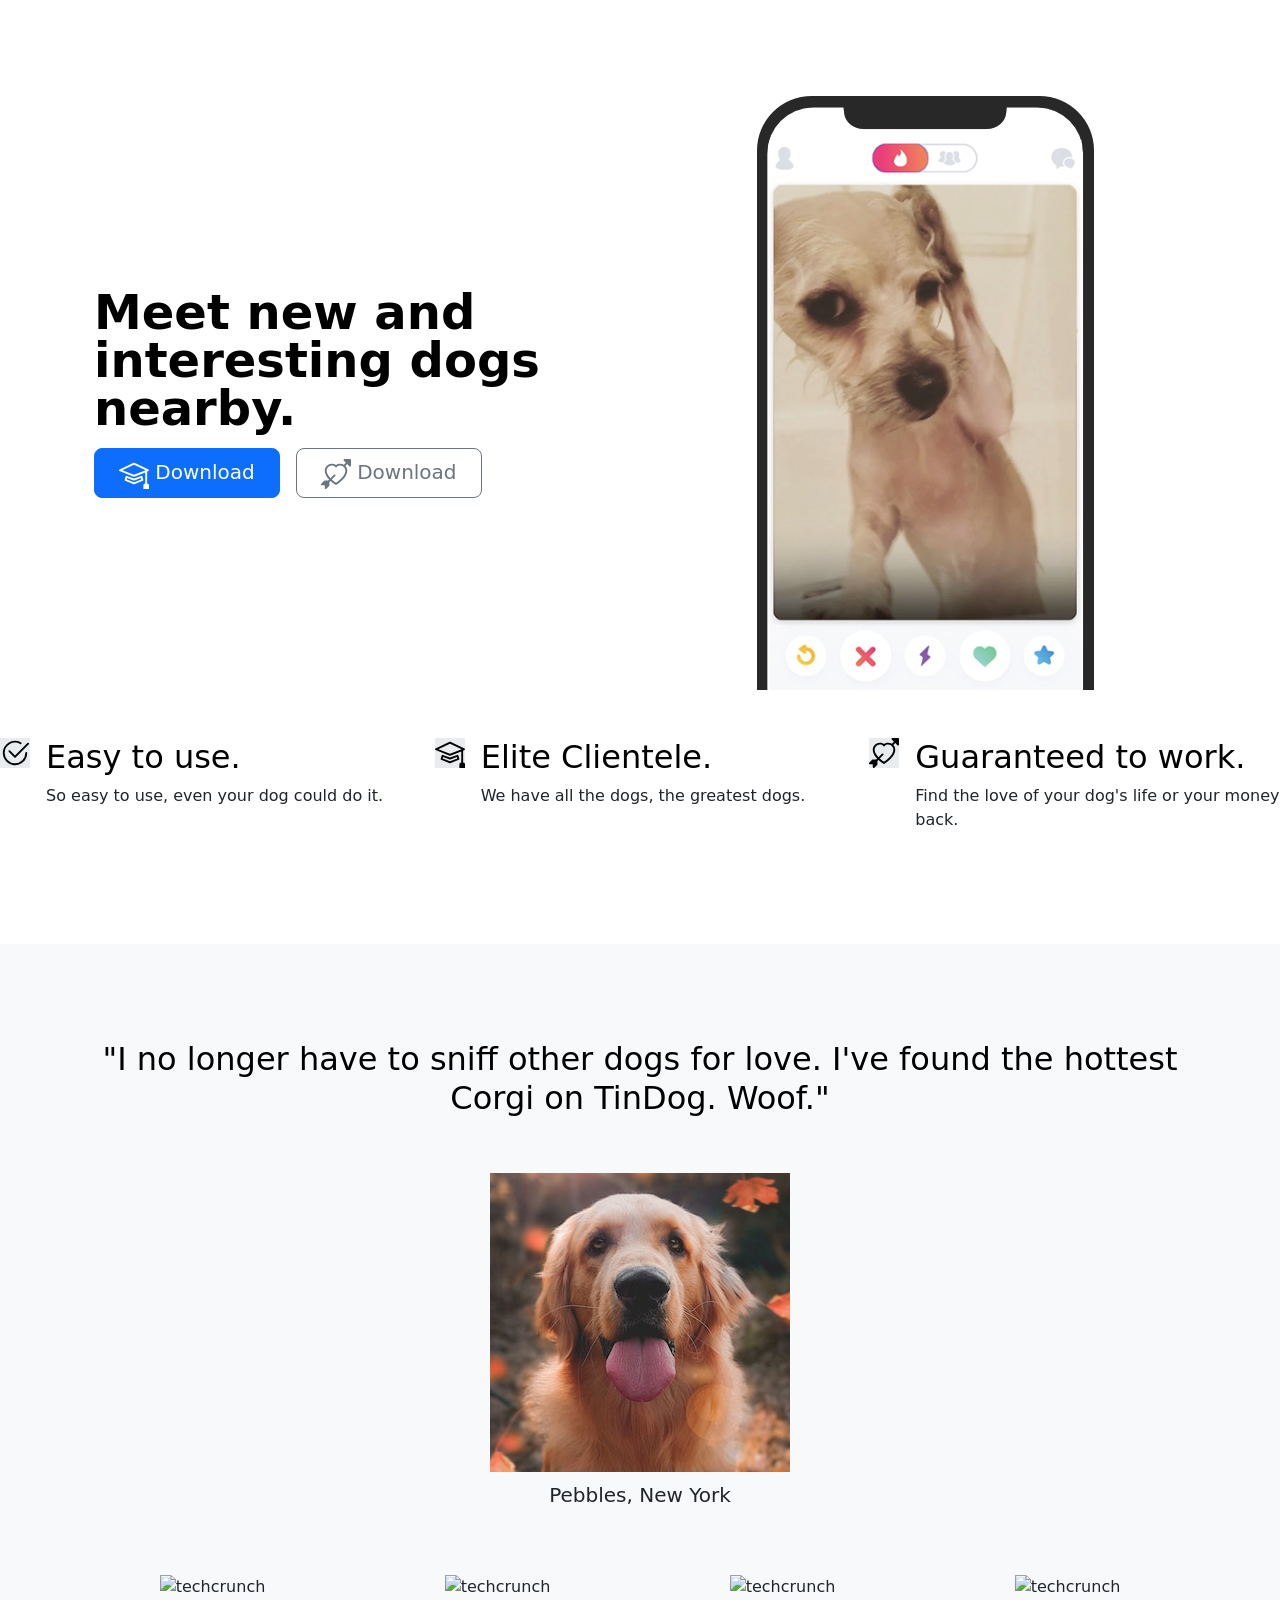
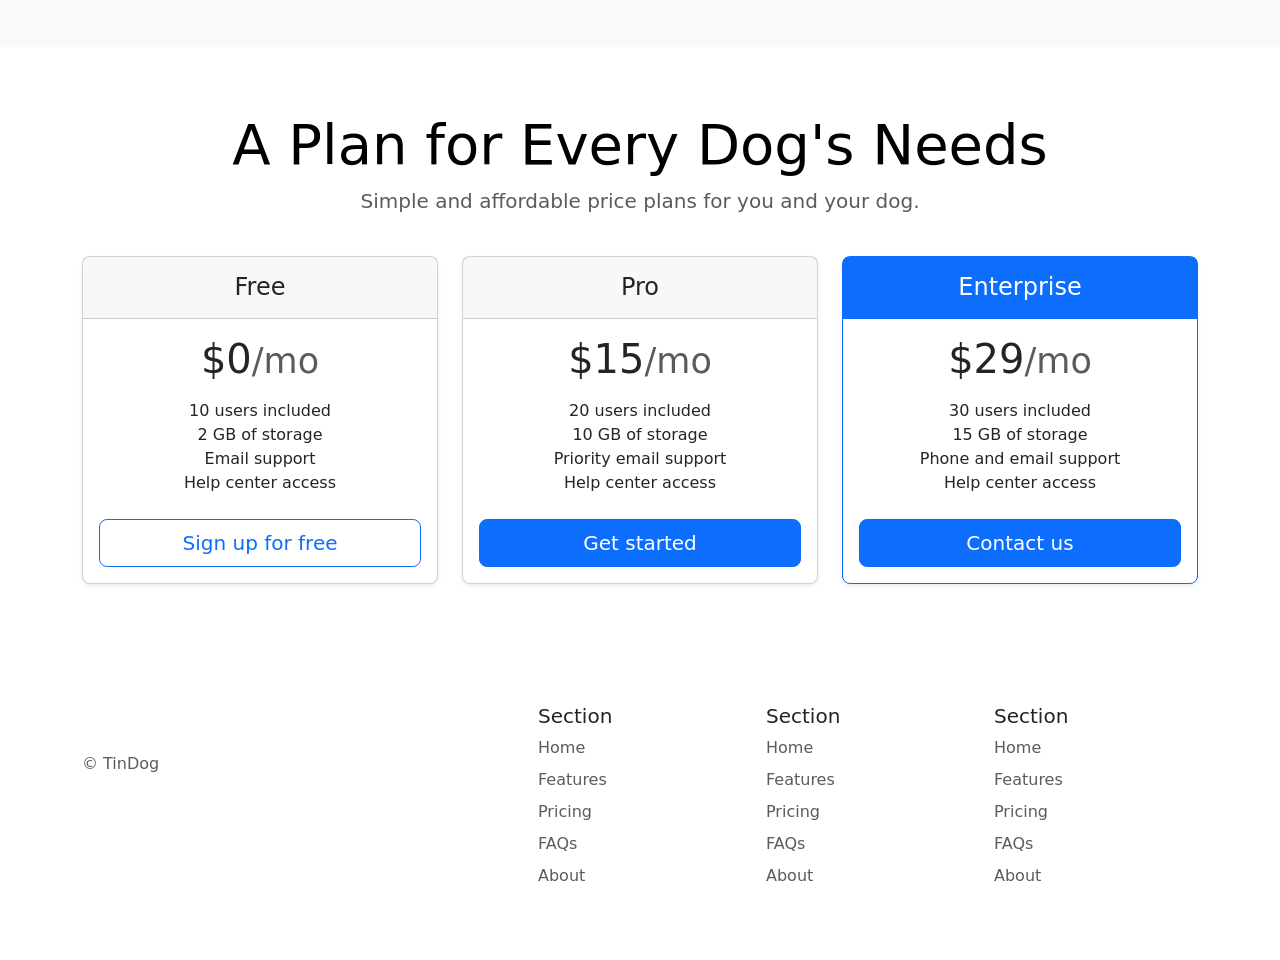
==== index.html @ 90158c2b "Add files via upload" ====
<!DOCTYPE html>
<html lang="en">
  <head>
    <meta charset="UTF-8" />
    <meta name="viewport" content="width=device-width, initial-scale=1.0" />
    <title>Document</title>
    <link
      href="https://cdn.jsdelivr.net/npm/bootstrap@5.3.7/dist/css/bootstrap.min.css"
      rel="stylesheet"
      integrity="sha384-LN+7fdVzj6u52u30Kp6M/trliBMCMKTyK833zpbD+pXdCLuTusPj697FH4R/5mcr"
      crossorigin="anonymous"
    />
    <link rel="stylesheet" href="./style.CSS" />
  </head>
  <body>
    <section class="gradient-background">
      <div class="container col-xxl-8 px-4 pt-5">
        <div class="row flex-lg-row-reverse align-items-center g-5 pt-5">
          <div class="col-10 col-sm-8 col-lg-6">
            <img
              src="./Images/iphone.png"
              class="d-block mx-lg-auto img-fluid"
              alt="Bootstrap Themes"
              height="400"
              loading="lazy"
            />
          </div>
          <div class="col-lg-6">
            <h1 class="display-5 fw-bold text-body-emphasis lh-1 mb-3">
              Meet new and interesting dogs nearby.
            </h1>
            <div class="d-grid gap-2 d-md-flex justify-content-md-start">
              <button type="button" class="btn btn-primary btn-lg px-4 me-md-2">
                <svg
                  xmlns="http://www.w3.org/2000/svg"
                  height="30"
                  fill="currentColor"
                  class="bi bi-mortarboard"
                  viewBox="0 0 16 16"
                >
                  <path
                    d="M8.211 2.047a.5.5 0 0 0-.422 0l-7.5 3.5a.5.5 0 0 0 .025.917l7.5 3a.5.5 0 0 0 .372 0L14 7.14V13a1 1 0 0 0-1 1v2h3v-2a1 1 0 0 0-1-1V6.739l.686-.275a.5.5 0 0 0 .025-.917l-7.5-3.5ZM8 8.46 1.758 5.965 8 3.052l6.242 2.913L8 8.46Z"
                  />
                  <path
                    d="M4.176 9.032a.5.5 0 0 0-.656.327l-.5 1.7a.5.5 0 0 0 .294.605l4.5 1.8a.5.5 0 0 0 .372 0l4.5-1.8a.5.5 0 0 0 .294-.605l-.5-1.7a.5.5 0 0 0-.656-.327L8 10.466 4.176 9.032Zm-.068 1.873.22-.748 3.496 1.311a.5.5 0 0 0 .352 0l3.496-1.311.22.748L8 12.46l-3.892-1.556Z"
                  />
                </svg>
                Download
              </button>
              <button
                type="button"
                class="btn btn-outline-secondary btn-lg px-4"
              >
                <svg
                  xmlns="http://www.w3.org/2000/svg"
                  height="30"
                  fill="currentColor"
                  class="bi bi-arrow-through-heart"
                  viewBox="0 0 16 16"
                >
                  <path
                    fill-rule="evenodd"
                    d="M2.854 15.854A.5.5 0 0 1 2 15.5V14H.5a.5.5 0 0 1-.354-.854l1.5-1.5A.5.5 0 0 1 2 11.5h1.793l.53-.53c-.771-.802-1.328-1.58-1.704-2.32-.798-1.575-.775-2.996-.213-4.092C3.426 2.565 6.18 1.809 8 3.233c1.25-.98 2.944-.928 4.212-.152L13.292 2 12.147.854A.5.5 0 0 1 12.5 0h3a.5.5 0 0 1 .5.5v3a.5.5 0 0 1-.854.354L14 2.707l-1.006 1.006c.236.248.44.531.6.845.562 1.096.585 2.517-.213 4.092-.793 1.563-2.395 3.288-5.105 5.08L8 13.912l-.276-.182a21.86 21.86 0 0 1-2.685-2.062l-.539.54V14a.5.5 0 0 1-.146.354l-1.5 1.5Zm2.893-4.894A20.419 20.419 0 0 0 8 12.71c2.456-1.666 3.827-3.207 4.489-4.512.679-1.34.607-2.42.215-3.185-.817-1.595-3.087-2.054-4.346-.761L8 4.62l-.358-.368c-1.259-1.293-3.53-.834-4.346.761-.392.766-.464 1.845.215 3.185.323.636.815 1.33 1.519 2.065l1.866-1.867a.5.5 0 1 1 .708.708L5.747 10.96Z"
                  />
                </svg>
                Download
              </button>
            </div>
          </div>
        </div>
      </div>
    </section>

    <!-- H -->
    <section id="features">
      <div class="Container" mt-5>
        <div class="row g-4 py-5 row-cols-1 row-cols-lg-3">
          <div class="col d-flex align-items-start">
            <div
              class="icon-square text-body-emphasis bg-body-secondary d-inline-flex align-items-center justify-content-center fs-4 flex-shrink-0 me-3"
            >
              <svg
                xmlns="http://www.w3.org/2000/svg"
                height="30"
                fill="currentColor"
                class="bi bi-check2-circle"
                viewBox="0 0 16 16"
              >
                <path
                  d="M2.5 8a5.5 5.5 0 0 1 8.25-4.764.5.5 0 0 0 .5-.866A6.5 6.5 0 1 0 14.5 8a.5.5 0 0 0-1 0 5.5 5.5 0 1 1-11 0z"
                />
                <path
                  d="M15.354 3.354a.5.5 0 0 0-.708-.708L8 9.293 5.354 6.646a.5.5 0 1 0-.708.708l3 3a.5.5 0 0 0 .708 0l7-7z"
                />
              </svg>
            </div>
            <div>
              <h3 class="fs-2 text-body-emphasis">Easy to use.</h3>
              <p>So easy to use, even your dog could do it.</p>
            </div>
          </div>
          <div class="col d-flex align-items-start">
            <div
              class="icon-square text-body-emphasis bg-body-secondary d-inline-flex align-items-center justify-content-center fs-4 flex-shrink-0 me-3"
            >
              <svg
                xmlns="http://www.w3.org/2000/svg"
                height="30"
                fill="currentColor"
                class="bi bi-mortarboard"
                viewBox="0 0 16 16"
              >
                <path
                  d="M8.211 2.047a.5.5 0 0 0-.422 0l-7.5 3.5a.5.5 0 0 0 .025.917l7.5 3a.5.5 0 0 0 .372 0L14 7.14V13a1 1 0 0 0-1 1v2h3v-2a1 1 0 0 0-1-1V6.739l.686-.275a.5.5 0 0 0 .025-.917l-7.5-3.5ZM8 8.46 1.758 5.965 8 3.052l6.242 2.913L8 8.46Z"
                />
                <path
                  d="M4.176 9.032a.5.5 0 0 0-.656.327l-.5 1.7a.5.5 0 0 0 .294.605l4.5 1.8a.5.5 0 0 0 .372 0l4.5-1.8a.5.5 0 0 0 .294-.605l-.5-1.7a.5.5 0 0 0-.656-.327L8 10.466 4.176 9.032Zm-.068 1.873.22-.748 3.496 1.311a.5.5 0 0 0 .352 0l3.496-1.311.22.748L8 12.46l-3.892-1.556Z"
                />
              </svg>
            </div>
            <div>
              <h3 class="fs-2 text-body-emphasis">Elite Clientele.</h3>
              <p>We have all the dogs, the greatest dogs.</p>
            </div>
          </div>
          <div class="col d-flex align-items-start">
            <div
              class="icon-square text-body-emphasis bg-body-secondary d-inline-flex align-items-center justify-content-center fs-4 flex-shrink-0 me-3"
            >
              <svg
                xmlns="http://www.w3.org/2000/svg"
                height="30"
                fill="currentColor"
                class="bi bi-arrow-through-heart"
                viewBox="0 0 16 16"
              >
                <path
                  fill-rule="evenodd"
                  d="M2.854 15.854A.5.5 0 0 1 2 15.5V14H.5a.5.5 0 0 1-.354-.854l1.5-1.5A.5.5 0 0 1 2 11.5h1.793l.53-.53c-.771-.802-1.328-1.58-1.704-2.32-.798-1.575-.775-2.996-.213-4.092C3.426 2.565 6.18 1.809 8 3.233c1.25-.98 2.944-.928 4.212-.152L13.292 2 12.147.854A.5.5 0 0 1 12.5 0h3a.5.5 0 0 1 .5.5v3a.5.5 0 0 1-.854.354L14 2.707l-1.006 1.006c.236.248.44.531.6.845.562 1.096.585 2.517-.213 4.092-.793 1.563-2.395 3.288-5.105 5.08L8 13.912l-.276-.182a21.86 21.86 0 0 1-2.685-2.062l-.539.54V14a.5.5 0 0 1-.146.354l-1.5 1.5Zm2.893-4.894A20.419 20.419 0 0 0 8 12.71c2.456-1.666 3.827-3.207 4.489-4.512.679-1.34.607-2.42.215-3.185-.817-1.595-3.087-2.054-4.346-.761L8 4.62l-.358-.368c-1.259-1.293-3.53-.834-4.346.761-.392.766-.464 1.845.215 3.185.323.636.815 1.33 1.519 2.065l1.866-1.867a.5.5 0 1 1 .708.708L5.747 10.96Z"
                />
              </svg>
            </div>
            <div>
              <h3 class="fs-2 text-body-emphasis">Guaranteed to work.</h3>
              <p>Find the love of your dog's life or your money back.</p>
            </div>
          </div>
        </div>
      </div>
    </section>

    <section id="Testimonial">
      <div class="my-5">
        <div class="p-5 text-center bg-body-tertiary">
          <div class="container py-5">
            <h2 class="text-body-emphasis">
              "I no longer have to sniff other dogs for love. I've found the
              hottest Corgi on TinDog. Woof."
            </h2>
            <img
              class="profile-img mt-5"
              src="./Images/dog-img.jpg"
              alt="This is a dog image"
            />
            <p class="col-lg-8 mx-auto lead mt-2">Pebbles, New York</p>
          </div>
          <div class="container">
            <div class="row">
              <div class="col-lg-3 col-sm-12">
                <img
                  src="./images/techcrunch.png"
                  alt="techcrunch"
                  height="30"
                />
              </div>
              <div class="col-lg-3 col-sm-12">
                <img src="./images/mashable.png" alt="techcrunch" height="30" />
              </div>
              <div class="col-lg-3 col-sm-12">
                <img
                  src="./images/bizinsider.png"
                  alt="techcrunch"
                  height="30"
                />
              </div>
              <div class="col-lg-3 col-sm-12">
                <img src="./images/tnw.png" alt="techcrunch" height="30" />
              </div>
            </div>
          </div>
        </div>
      </div>
    </section>
    <section class="pricing plan">
      <div class="pricing-header p-3 pb-md-4 mx-auto text-center">
        <h2 class="display-4 fw-normal text-body-emphasis">
          A Plan for Every Dog's Needs
        </h2>
        <p class="fs-5 text-body-secondary">
          Simple and affordable price plans for you and your dog.
        </p>
      </div>
      <div class="container">
        <div class="row row-cols-1 row-cols-md-3 mb-3 text-center">
          <div class="col">
            <div class="card mb-4 rounded-3 shadow-sm">
              <div class="card-header py-3">
                <h4 class="my-0 fw-normal">Free</h4>
              </div>
              <div class="card-body">
                <h1 class="card-title pricing-card-title">
                  $0<small class="text-body-secondary fw-light">/mo</small>
                </h1>
                <ul class="list-unstyled mt-3 mb-4">
                  <li>10 users included</li>
                  <li>2 GB of storage</li>
                  <li>Email support</li>
                  <li>Help center access</li>
                </ul>
                <button
                  type="button"
                  class="w-100 btn btn-lg btn-outline-primary"
                >
                  Sign up for free
                </button>
              </div>
            </div>
          </div>
          <div class="col">
            <div class="card mb-4 rounded-3 shadow-sm">
              <div class="card-header py-3">
                <h4 class="my-0 fw-normal">Pro</h4>
              </div>
              <div class="card-body">
                <h1 class="card-title pricing-card-title">
                  $15<small class="text-body-secondary fw-light">/mo</small>
                </h1>
                <ul class="list-unstyled mt-3 mb-4">
                  <li>20 users included</li>
                  <li>10 GB of storage</li>
                  <li>Priority email support</li>
                  <li>Help center access</li>
                </ul>
                <button type="button" class="w-100 btn btn-lg btn-primary">
                  Get started
                </button>
              </div>
            </div>
          </div>
          <div class="col">
            <div class="card mb-4 rounded-3 shadow-sm border-primary">
              <div class="card-header py-3 text-bg-primary border-primary">
                <h4 class="my-0 fw-normal">Enterprise</h4>
              </div>
              <div class="card-body">
                <h1 class="card-title pricing-card-title">
                  $29<small class="text-body-secondary fw-light">/mo</small>
                </h1>
                <ul class="list-unstyled mt-3 mb-4">
                  <li>30 users included</li>
                  <li>15 GB of storage</li>
                  <li>Phone and email support</li>
                  <li>Help center access</li>
                </ul>
                <button type="button" class="w-100 btn btn-lg btn-primary">
                  Contact us
                </button>
              </div>
            </div>
          </div>
        </div>
      </div>
    </section>
  
    <section id="contact" class="gradient-background">
      <div class="container">
        <footer class="row row-cols-1 row-cols-sm-2 row-cols-md-5 py-5 mt-5">
          <div class="col mb-3">
            <a
              href="/"
              class="d-flex align-items-center mb-3 link-body-emphasis text-decoration-none"
              aria-label="Bootstrap"
            >
              <svg class="bi me-2" width="40" height="32" aria-hidden="true">
                <use xlink:href="#bootstrap"></use>
              </svg>
            </a>
            <p class="text-body-secondary">© TinDog</p>
          </div>
          <div class="col mb-3"></div>
          <div class="col mb-3">
            <h5>Section</h5>
            <ul class="nav flex-column">
              <li class="nav-item mb-2">
                <a href="#" class="nav-link p-0 text-body-secondary">Home</a>
              </li>
              <li class="nav-item mb-2">
                <a href="#" class="nav-link p-0 text-body-secondary"
                  >Features</a
                >
              </li>
              <li class="nav-item mb-2">
                <a href="#" class="nav-link p-0 text-body-secondary">Pricing</a>
              </li>
              <li class="nav-item mb-2">
                <a href="#" class="nav-link p-0 text-body-secondary">FAQs</a>
              </li>
              <li class="nav-item mb-2">
                <a href="#" class="nav-link p-0 text-body-secondary">About</a>
              </li>
            </ul>
          </div>
          <div class="col mb-3">
            <h5>Section</h5>
            <ul class="nav flex-column">
              <li class="nav-item mb-2">
                <a href="#" class="nav-link p-0 text-body-secondary">Home</a>
              </li>
              <li class="nav-item mb-2">
                <a href="#" class="nav-link p-0 text-body-secondary"
                  >Features</a
                >
              </li>
              <li class="nav-item mb-2">
                <a href="#" class="nav-link p-0 text-body-secondary">Pricing</a>
              </li>
              <li class="nav-item mb-2">
                <a href="#" class="nav-link p-0 text-body-secondary">FAQs</a>
              </li>
              <li class="nav-item mb-2">
                <a href="#" class="nav-link p-0 text-body-secondary">About</a>
              </li>
            </ul>
          </div>
          <div class="col mb-3">
            <h5>Section</h5>
            <ul class="nav flex-column">
              <li class="nav-item mb-2">
                <a href="#" class="nav-link p-0 text-body-secondary">Home</a>
              </li>
              <li class="nav-item mb-2">
                <a href="#" class="nav-link p-0 text-body-secondary"
                  >Features</a
                >
              </li>
              <li class="nav-item mb-2">
                <a href="#" class="nav-link p-0 text-body-secondary">Pricing</a>
              </li>
              <li class="nav-item mb-2">
                <a href="#" class="nav-link p-0 text-body-secondary">FAQs</a>
              </li>
              <li class="nav-item mb-2">
                <a href="#" class="nav-link p-0 text-body-secondary">About</a>
              </li>
            </ul>
          </div>
        </footer>
      </div>
    </section>
  </body>
</html>
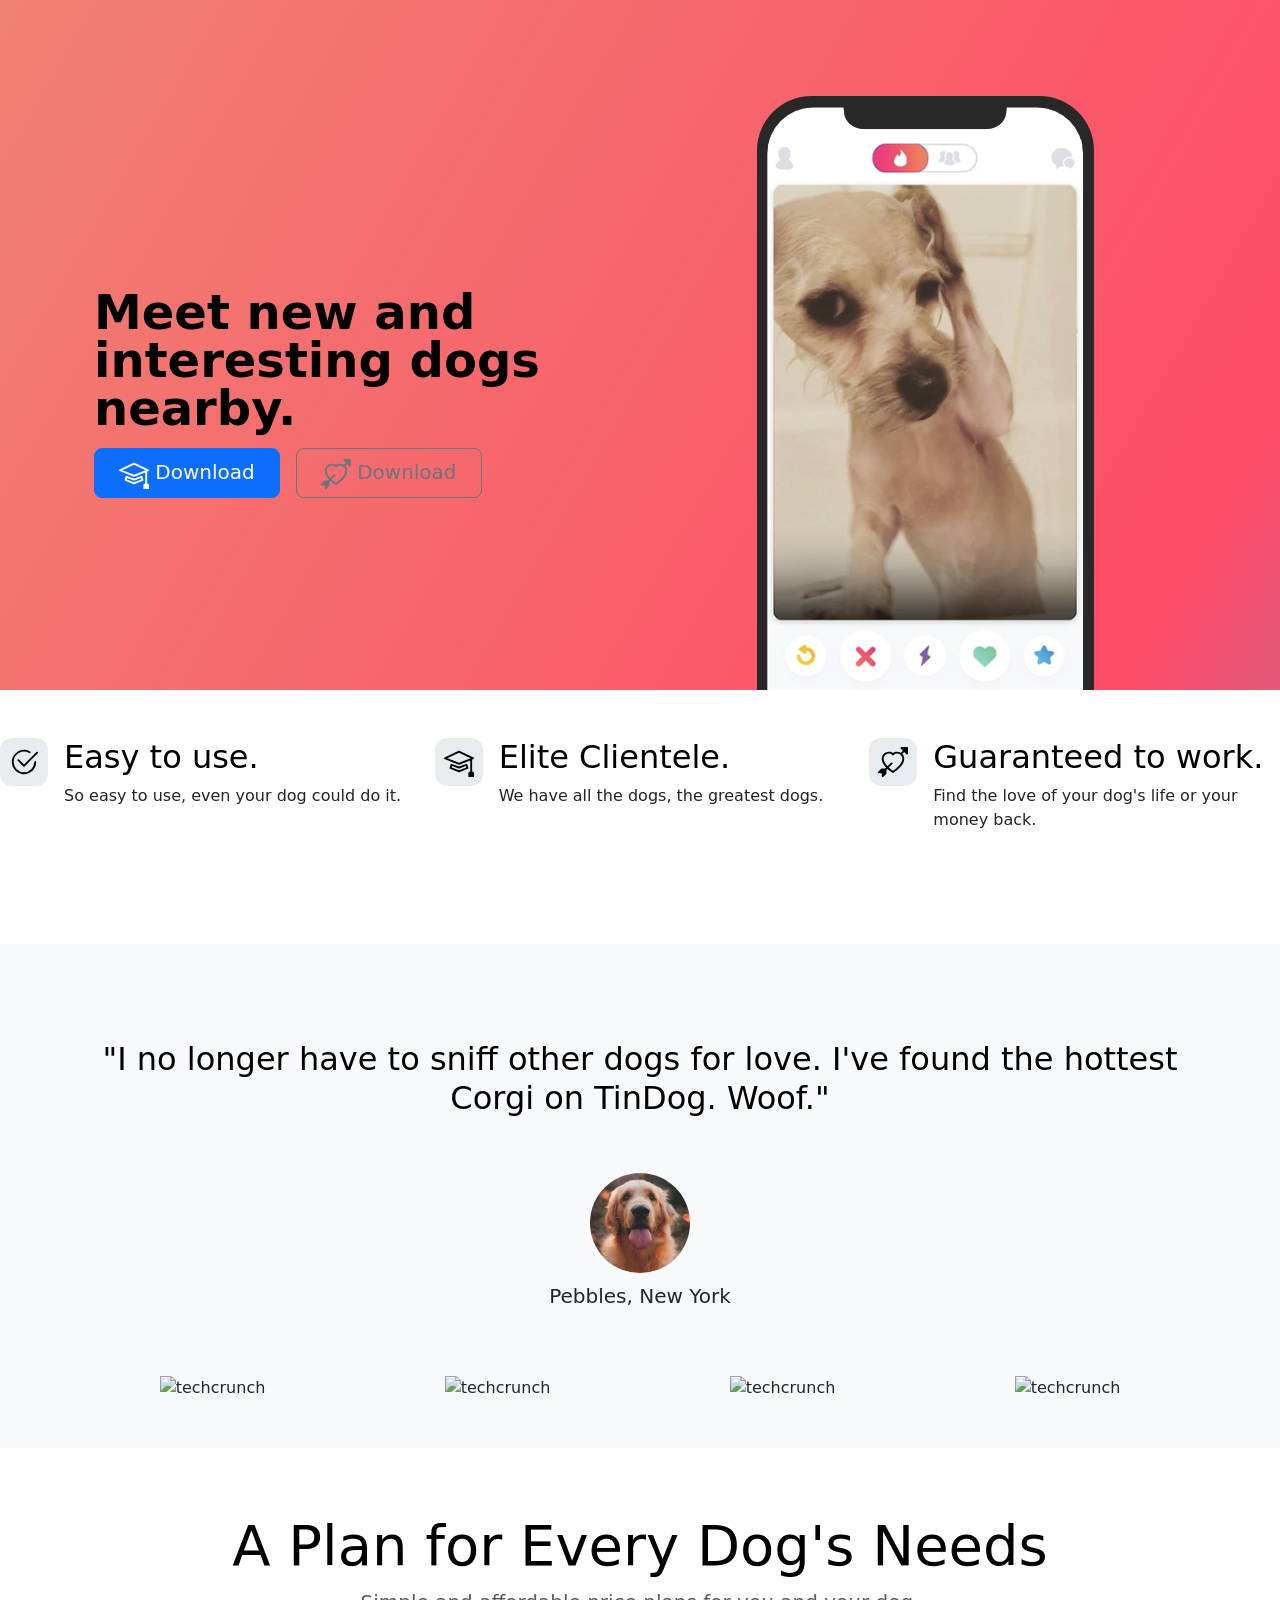
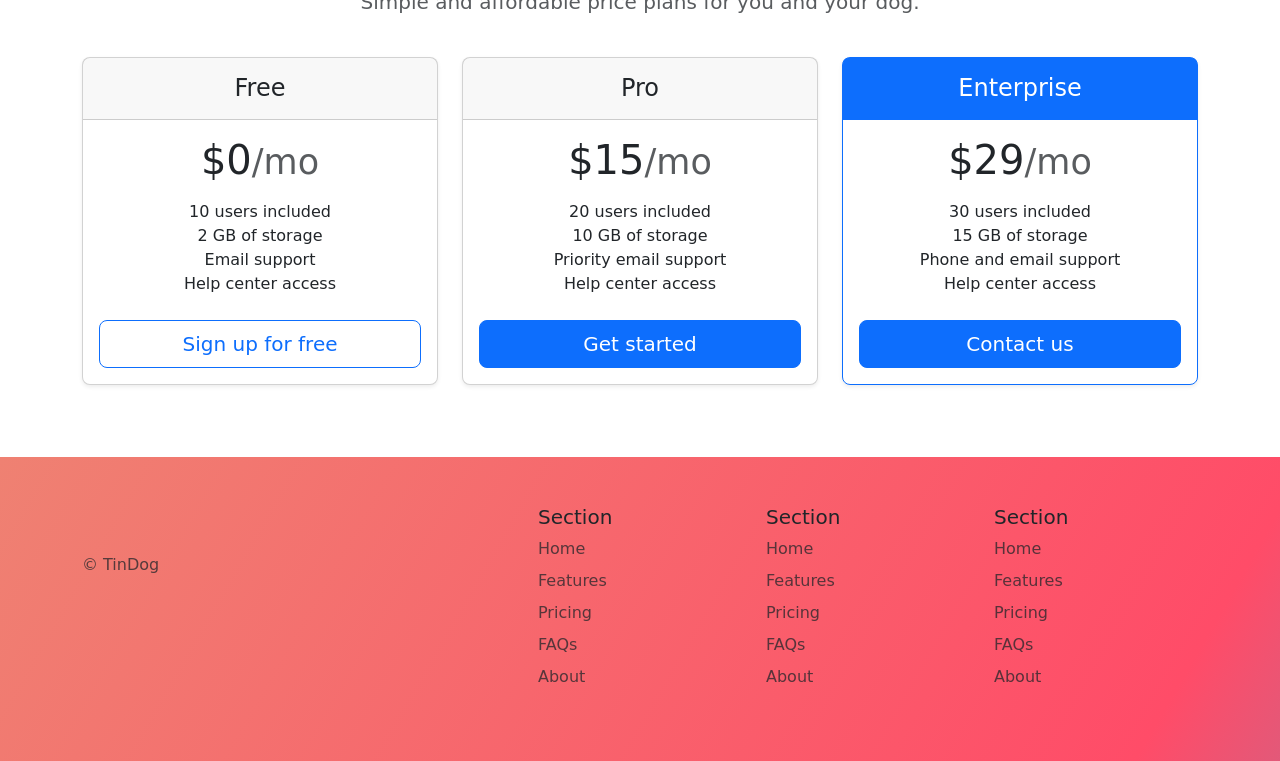
==== commit 26440c77: "Update index.html" ====
--- a/index.html
+++ b/index.html
@@ -10,7 +10,7 @@
       integrity="sha384-LN+7fdVzj6u52u30Kp6M/trliBMCMKTyK833zpbD+pXdCLuTusPj697FH4R/5mcr"
       crossorigin="anonymous"
     />
-    <link rel="stylesheet" href="./style.CSS" />
+    <link rel="stylesheet" href="./style.css" />
   </head>
   <body>
     <section class="gradient-background">
--- a/style.css
+++ b/style.css
@@ -0,0 +1,25 @@
+.gradient-background {
+  background: linear-gradient(300deg, #00bfff, #ff4c68, #ef8172);
+  background-size: 180% 180%;
+  animation: gradient-animation 18s ease infinite;
+}
+@keyframes gradient-animation {
+  0% {
+    background-position: 0% 50%;
+  }
+  50% {
+    background-position: 100% 50%;
+  }
+  100% {
+    background-position: 0% 50%;
+  }
+}
+.icon-square {
+  width: 3rem;
+  height: 3rem;
+  border-radius: 0.75rem;
+}
+.profile-img{
+   height: 100px;
+   border-radius: 50%;
+}
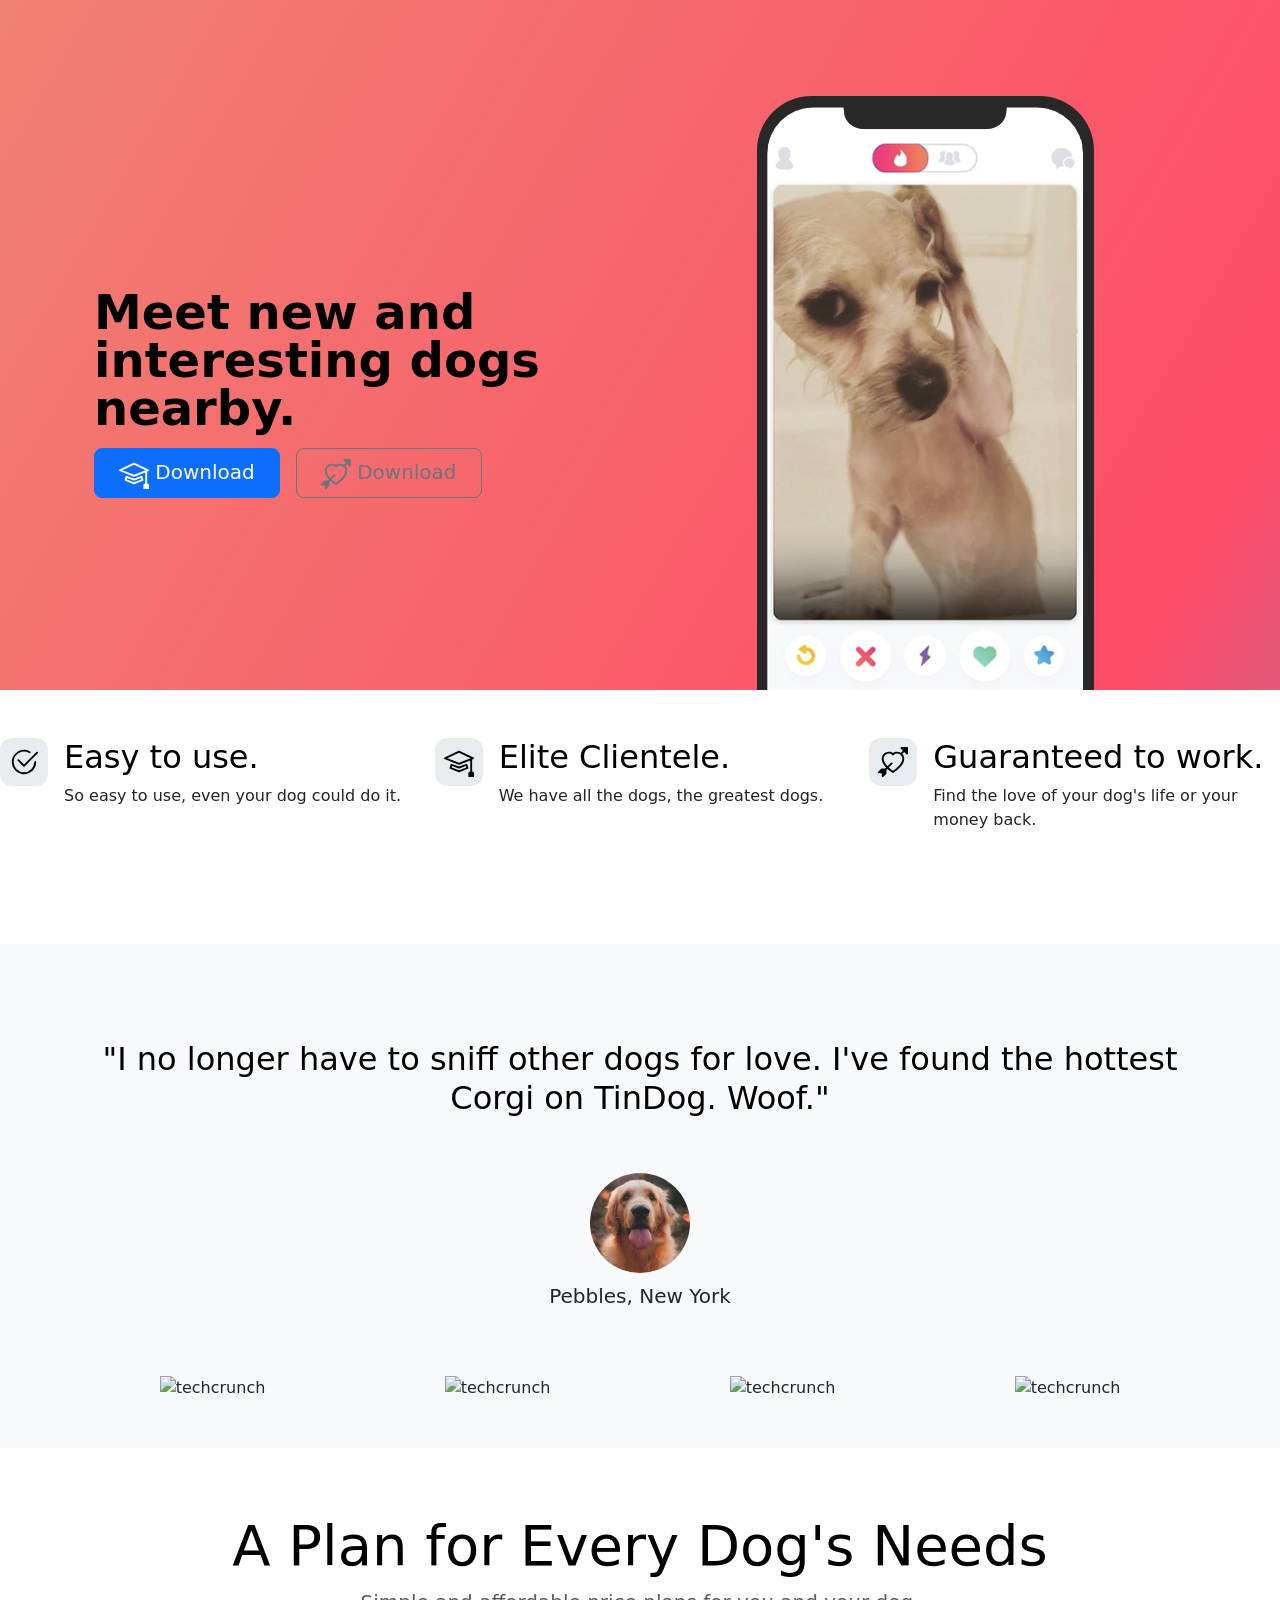
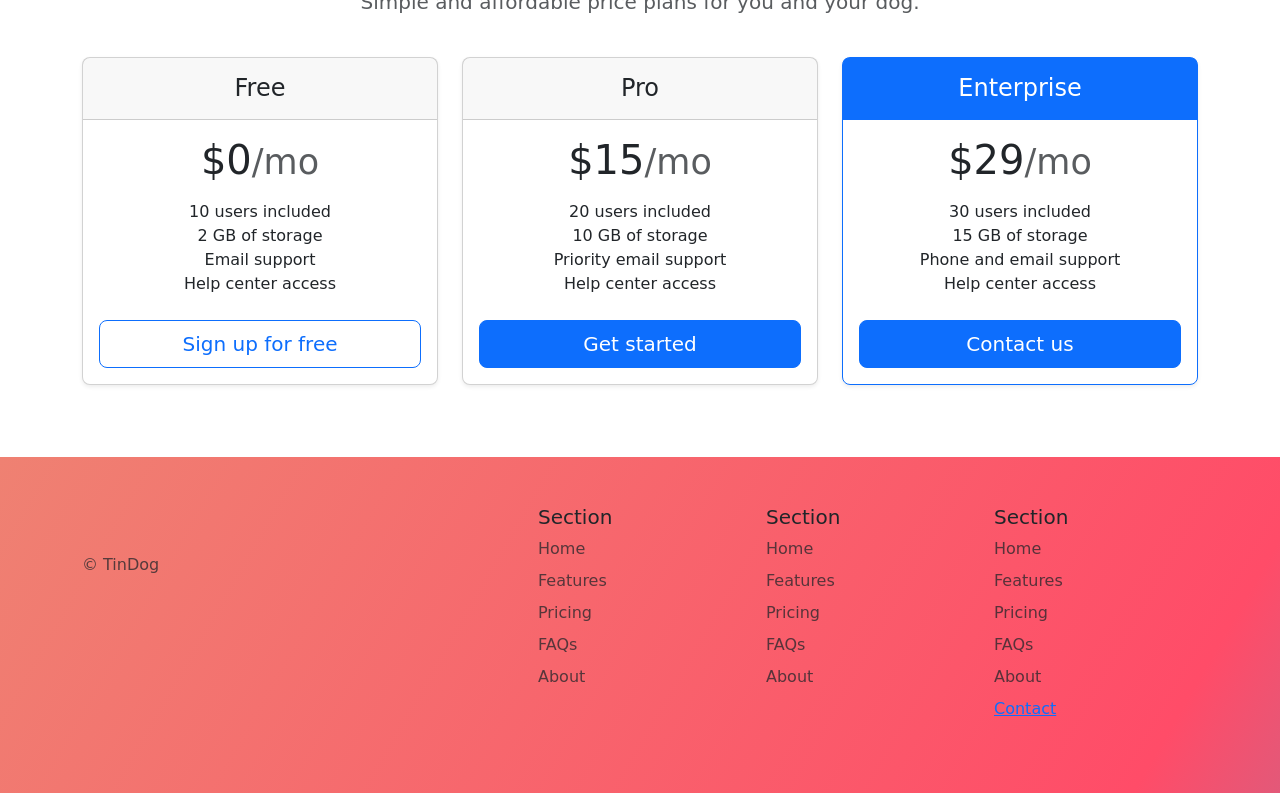
==== commit bc260696: "Update index.html" ====
--- a/index.html
+++ b/index.html
@@ -352,6 +352,9 @@
               <li class="nav-item mb-2">
                 <a href="#" class="nav-link p-0 text-body-secondary">About</a>
               </li>
+               <li class="nav-item mb-2">
+                <a href="#contact.html" id="Form">Contact</a>
+              </li>
             </ul>
           </div>
         </footer>
